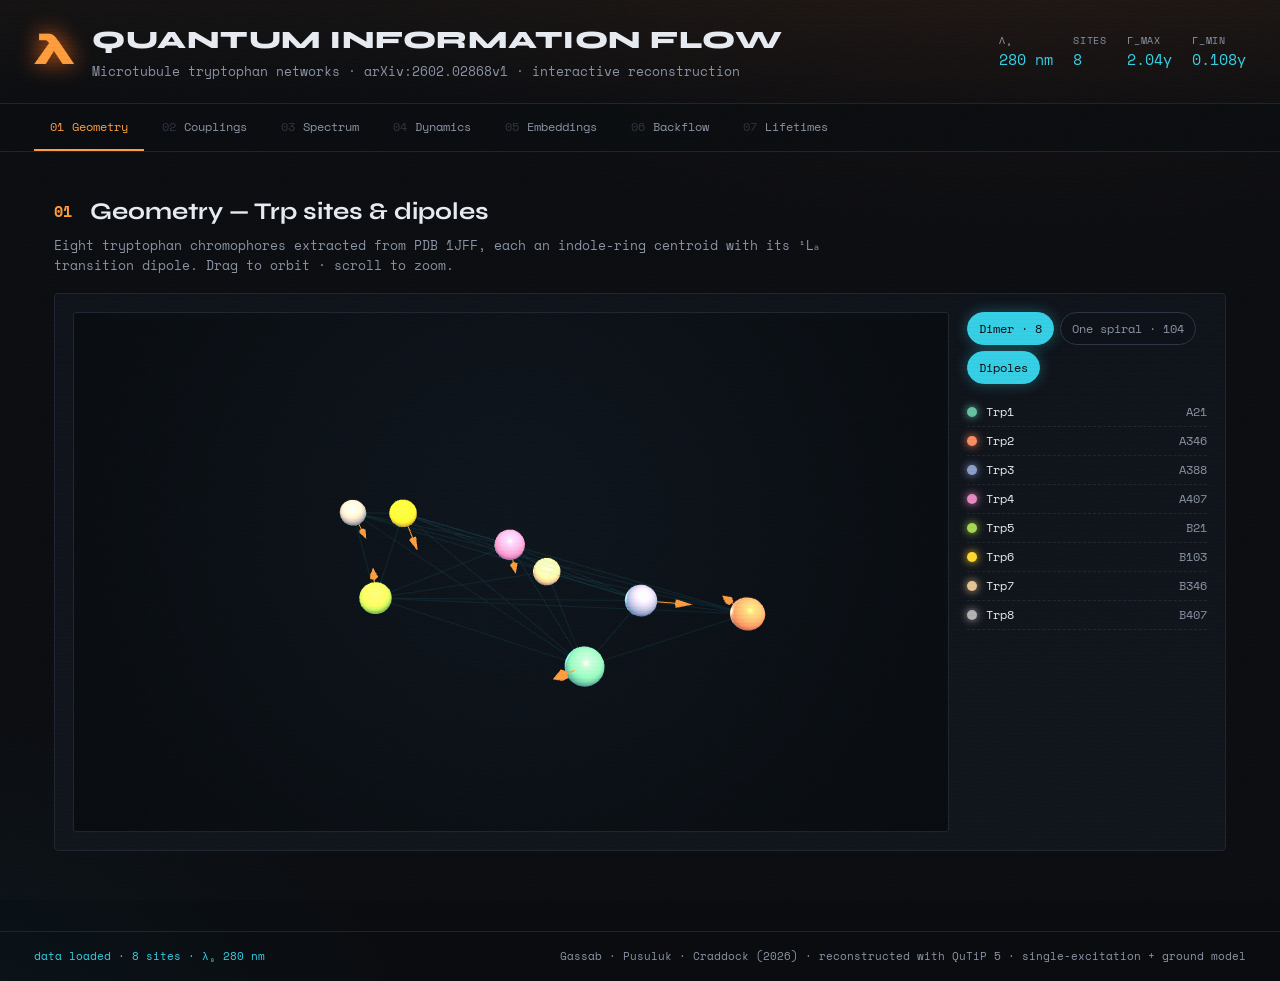
==== docs/paper-2602.02868/ui/index.html @ c0b327f3 "Add interactive D3/Three.js visualization: 7 data-driven views (geometry 3D, couplings, spectrum, dy" ====
<!doctype html>
<html lang="en">
<head>
  <meta charset="utf-8">
  <meta name="viewport" content="width=device-width, initial-scale=1">
  <title>Microtubule QIF · Interactive</title>
  <link rel="preconnect" href="https://fonts.googleapis.com">
  <link rel="preconnect" href="https://fonts.gstatic.com" crossorigin>
  <link href="https://fonts.googleapis.com/css2?family=Syne:wght@600;700;800&family=Space+Mono:ital,wght@0,400;0,700;1,400&display=swap" rel="stylesheet">
  <link rel="stylesheet" href="styles.css">
</head>
<body>
  <div class="scanline" aria-hidden="true"></div>
  <div class="grain" aria-hidden="true"></div>

  <header class="masthead">
    <div class="mast-left">
      <span class="sigil" aria-hidden="true">λ</span>
      <div class="mast-title">
        <h1>QUANTUM INFORMATION FLOW</h1>
        <p>Microtubule tryptophan networks · <span class="mono">arXiv:2602.02868v1</span> · interactive reconstruction</p>
      </div>
    </div>
    <div class="mast-readout mono" id="mast-readout">
      <span data-k="λ₀">280 nm</span>
      <span data-k="sites">8</span>
      <span data-k="Γ_max">2.04γ</span>
      <span data-k="Γ_min">0.108γ</span>
    </div>
  </header>

  <nav class="stepbar" id="stepbar" aria-label="Implementation steps"></nav>

  <main class="stage">
    <!-- 1. GEOMETRY (Three.js) -->
    <section class="panel" data-step="geometry">
      <div class="panel-head">
        <h2><span class="idx">01</span> Geometry — Trp sites &amp; dipoles</h2>
        <p>Eight tryptophan chromophores extracted from PDB 1JFF, each an indole-ring
           centroid with its ¹Lₐ transition dipole. Drag to orbit · scroll to zoom.</p>
      </div>
      <div class="panel-body geo-body">
        <div id="geo-canvas" class="viewport"></div>
        <aside class="geo-side">
          <div class="toggle-row">
            <button id="geo-mode-dimer" class="chip is-on">Dimer · 8</button>
            <button id="geo-mode-spiral" class="chip">One spiral · 104</button>
            <button id="geo-dipoles" class="chip is-on">Dipoles</button>
          </div>
          <ul class="site-legend mono" id="site-legend"></ul>
        </aside>
      </div>
    </section>

    <!-- 2. COUPLINGS (D3 heatmaps) -->
    <section class="panel" data-step="couplings">
      <div class="panel-head">
        <h2><span class="idx">02</span> Couplings — Δ and G matrices</h2>
        <p>Coherent dipole coupling Δ (Eq. 9) and collective radiative decay G
           (Eq. 10), in units of the single-site rate γ. Hover a cell for the value.</p>
      </div>
      <div class="panel-body matrices">
        <figure><figcaption>Δ<sub>nm</sub> / γ — coherent coupling</figcaption><div id="mat-delta" class="heat"></div></figure>
        <figure><figcaption>G<sub>nm</sub> / γ — collective decay</figcaption><div id="mat-g" class="heat"></div></figure>
      </div>
    </section>

    <!-- 3. SPECTRUM (D3) -->
    <section class="panel" data-step="spectrum">
      <div class="panel-head">
        <h2><span class="idx">03</span> Spectrum — bright &amp; dark modes</h2>
        <p>Excitonic eigenmodes classified by collective radiative rate Γ<sub>j</sub>/γ.
           Above the dashed line are superradiant (bright); below, subradiant (dark).</p>
      </div>
      <div class="panel-body"><div id="spectrum-plot" class="plot"></div></div>
    </section>

    <!-- 4. DYNAMICS (D3 + scrubber) -->
    <section class="panel" data-step="dynamics">
      <div class="panel-head">
        <h2><span class="idx">04</span> Dynamics — Lindblad evolution</h2>
        <p>Trace-preserving evolution of the five preparations. Scrub or play the
           timeline; watch populations, pairwise coherence and entanglement flow.</p>
      </div>
      <div class="panel-body">
        <div class="toolbar">
          <div class="prep-tabs" id="prep-tabs"></div>
          <div class="transport">
            <button id="play" class="chip play">▶ play</button>
            <input id="scrub" type="range" min="0" max="89" value="0" step="1">
            <span class="mono" id="tstamp">t = 0 ps</span>
          </div>
        </div>
        <div class="dyn-grid">
          <div id="dyn-pop" class="plot"></div>
          <div id="dyn-l1" class="plot"></div>
          <div id="dyn-neg" class="plot"></div>
          <div id="dyn-proj" class="plot"></div>
        </div>
      </div>
    </section>

    <!-- 5. EMBEDDINGS (D3) -->
    <section class="panel" data-step="embeddings">
      <div class="panel-head">
        <h2><span class="idx">05</span> Embeddings — routing across scale</h2>
        <p>Top-4 focal-tubulin pairwise coherences as the environment grows from a
           single tubulin to a three-tubulin segment (Fig. 8).</p>
      </div>
      <div class="panel-body"><div id="embed-grid" class="embed-grid"></div></div>
    </section>

    <!-- 6. BACKFLOW (D3) -->
    <section class="panel" data-step="backflow">
      <div class="panel-head">
        <h2><span class="idx">06</span> Non-Markovian backflow</h2>
        <p>Trace-distance D<sub>k</sub>(t) between two preparations of a two-tubulin
           subsystem. Rising intervals (shaded) are information flowing back from
           the surrounding tubulins (Fig. 9).</p>
      </div>
      <div class="panel-body"><div id="backflow-plot" class="plot"></div></div>
    </section>

    <!-- 7. LIFETIMES (D3) -->
    <section class="panel" data-step="lifetimes">
      <div class="panel-head">
        <h2><span class="idx">07</span> Lifetime scaling &amp; disorder</h2>
        <p>Super/subradiant radiative lifetimes vs assembly size. Ordered lattices
           reach the millisecond range; disorder collapses the contrast (Fig. 12).</p>
      </div>
      <div class="panel-body"><div id="lifetime-plot" class="plot"></div></div>
    </section>
  </main>

  <footer class="footer mono">
    <span id="foot-status">loading data…</span>
    <span>Gassab · Pusuluk · Craddock (2026) · reconstructed with QuTiP 5 · single-excitation + ground model</span>
  </footer>

  <div id="tooltip" class="tooltip mono" role="status"></div>

  <script src="vendor/d3.v7.min.js"></script>
  <script src="vendor/three.min.js"></script>
  <script src="vendor/OrbitControls.js"></script>
  <script src="app.js"></script>
</body>
</html>
---- docs/paper-2602.02868/ui/styles.css ----
/* Quantum instrument panel — dark carbon, bright(amber)/dark(cyan) duotone */
:root {
  --bg: #0a0c10;
  --bg-2: #10141b;
  --panel: #0e1219;
  --ink: #e8ecf2;
  --ink-dim: #8b95a6;
  --line: #1e2530;
  --line-2: #2b3442;
  --bright: #ff9e3d;      /* superradiant / bright modes */
  --bright-glow: #ff6b1a;
  --dark: #35d0e6;        /* subradiant / dark modes */
  --dark-glow: #00a3c4;
  --accent: #f2c14e;
  --danger: #ff5d5d;
  --grid: rgba(120, 140, 170, 0.09);
  --mono: "Space Mono", ui-monospace, "SFMono-Regular", Menlo, monospace;
  --display: "Syne", "Space Mono", system-ui, sans-serif;
}

* { box-sizing: border-box; }
html, body { margin: 0; background: var(--bg); color: var(--ink); }
body {
  font-family: var(--mono);
  font-size: 14px;
  line-height: 1.5;
  background:
    radial-gradient(1200px 600px at 80% -10%, rgba(255, 110, 26, 0.06), transparent 60%),
    radial-gradient(1000px 700px at -10% 110%, rgba(0, 163, 196, 0.07), transparent 55%),
    var(--bg);
  min-height: 100vh;
}

/* atmospheric overlays */
.scanline { position: fixed; inset: 0; pointer-events: none; z-index: 999;
  background: repeating-linear-gradient(to bottom, transparent 0 3px, rgba(0,0,0,0.14) 3px 4px);
  mix-blend-mode: overlay; opacity: 0.5; }
.grain { position: fixed; inset: 0; pointer-events: none; z-index: 998; opacity: 0.035;
  background-image: url("data:image/svg+xml,%3Csvg xmlns='http://www.w3.org/2000/svg' width='120' height='120'%3E%3Cfilter id='n'%3E%3CfeTurbulence type='fractalNoise' baseFrequency='0.9' numOctaves='3'/%3E%3C/filter%3E%3Crect width='100%25' height='100%25' filter='url(%23n)'/%3E%3C/svg%3E"); }

/* masthead */
.masthead { display: flex; justify-content: space-between; align-items: center;
  padding: 22px 34px; border-bottom: 1px solid var(--line);
  background: linear-gradient(180deg, rgba(255,158,61,0.04), transparent); }
.mast-left { display: flex; gap: 18px; align-items: center; }
.sigil { font-family: var(--display); font-size: 44px; font-weight: 800;
  color: var(--bright); text-shadow: 0 0 22px var(--bright-glow);
  line-height: 1; transform: translateY(-2px); }
.mast-title h1 { font-family: var(--display); font-weight: 800; letter-spacing: 0.02em;
  font-size: 25px; margin: 0; }
.mast-title p { margin: 3px 0 0; color: var(--ink-dim); font-size: 12.5px; }
.mono { font-family: var(--mono); }
.mast-readout { display: flex; gap: 20px; }
.mast-readout span { display: flex; flex-direction: column; font-size: 15px; color: var(--dark); }
.mast-readout span::before { content: attr(data-k); font-size: 10px; color: var(--ink-dim);
  letter-spacing: 0.08em; text-transform: uppercase; }

/* stepbar */
.stepbar { display: flex; gap: 2px; padding: 0 34px; border-bottom: 1px solid var(--line);
  position: sticky; top: 0; z-index: 50; background: rgba(10,12,16,0.92);
  backdrop-filter: blur(8px); overflow-x: auto; }
.step-btn { appearance: none; background: none; border: none; color: var(--ink-dim);
  font-family: var(--mono); font-size: 12px; padding: 14px 16px; cursor: pointer;
  border-bottom: 2px solid transparent; white-space: nowrap; transition: color .18s, border-color .18s; }
.step-btn:hover { color: var(--ink); }
.step-btn .n { color: var(--line-2); margin-right: 8px; }
.step-btn.is-active { color: var(--bright); border-bottom-color: var(--bright); }
.step-btn.is-active .n { color: var(--bright); }

/* stage & panels */
.stage { max-width: 1240px; margin: 0 auto; padding: 20px 34px 80px; }
.panel { display: none; animation: rise .45s cubic-bezier(.2,.8,.2,1); }
.panel.is-active { display: block; }
@keyframes rise { from { opacity: 0; transform: translateY(14px); } to { opacity: 1; transform: none; } }
.panel-head { margin: 22px 0 18px; max-width: 780px; }
.panel-head h2 { font-family: var(--display); font-weight: 700; font-size: 24px; margin: 0 0 6px; }
.panel-head .idx { color: var(--bright); font-size: 15px; margin-right: 12px;
  font-family: var(--mono); vertical-align: 2px; }
.panel-head p { color: var(--ink-dim); font-size: 13px; margin: 0; }

.panel-body { border: 1px solid var(--line); border-radius: 4px; background:
  linear-gradient(180deg, var(--panel), var(--bg-2)); padding: 18px; }

/* geometry */
.geo-body { display: grid; grid-template-columns: 1fr 240px; gap: 18px; }
.viewport { height: 520px; border: 1px solid var(--line); border-radius: 3px;
  background: radial-gradient(circle at 50% 40%, #0d141c 0%, #070a0e 100%);
  position: relative; overflow: hidden; }
.geo-side { display: flex; flex-direction: column; gap: 14px; }
.toggle-row { display: flex; flex-wrap: wrap; gap: 6px; }
.chip { appearance: none; font-family: var(--mono); font-size: 11.5px; cursor: pointer;
  background: #0c1017; color: var(--ink-dim); border: 1px solid var(--line-2);
  padding: 7px 11px; border-radius: 999px; transition: all .16s; }
.chip:hover { color: var(--ink); border-color: var(--dark-glow); }
.chip.is-on { color: var(--bg); background: var(--dark); border-color: var(--dark);
  box-shadow: 0 0 14px rgba(53,208,230,0.35); }
.chip.play { min-width: 76px; }
.site-legend { list-style: none; margin: 0; padding: 0; font-size: 12px; }
.site-legend li { display: flex; align-items: center; gap: 9px; padding: 5px 0;
  border-bottom: 1px dashed var(--line); }
.site-legend .dot { width: 10px; height: 10px; border-radius: 50%; flex: none;
  box-shadow: 0 0 8px currentColor; }
.site-legend .res { color: var(--ink-dim); margin-left: auto; }

/* matrices */
.matrices { display: grid; grid-template-columns: 1fr 1fr; gap: 26px; }
.matrices figure { margin: 0; }
.matrices figcaption { font-size: 12px; color: var(--ink-dim); margin-bottom: 10px; }
.heat { display: flex; justify-content: center; }

/* plots */
.plot { width: 100%; }
.dyn-grid { display: grid; grid-template-columns: 1fr 1fr; gap: 16px; }
.embed-grid { display: grid; grid-template-columns: repeat(4, 1fr); gap: 3px; }

/* toolbar / transport */
.toolbar { display: flex; justify-content: space-between; align-items: center;
  flex-wrap: wrap; gap: 14px; margin-bottom: 16px; }
.prep-tabs { display: flex; gap: 5px; flex-wrap: wrap; }
.transport { display: flex; align-items: center; gap: 12px; }
.transport input[type=range] { width: 240px; accent-color: var(--bright); }
#tstamp { color: var(--bright); font-size: 12.5px; min-width: 110px; }

/* axes (d3) */
.axis path, .axis line { stroke: var(--line-2); }
.axis text { fill: var(--ink-dim); font-family: var(--mono); font-size: 10px; }
.gridline { stroke: var(--grid); }
.axis-label { fill: var(--ink-dim); font-size: 10.5px; font-family: var(--mono);
  text-transform: uppercase; letter-spacing: 0.06em; }
.plot-title { fill: var(--ink); font-family: var(--display); font-size: 13px; font-weight: 700; }
.legend-txt { fill: var(--ink-dim); font-family: var(--mono); font-size: 10px; }

/* tooltip */
.tooltip { position: fixed; pointer-events: none; z-index: 1000; opacity: 0;
  background: #060809; border: 1px solid var(--dark-glow); color: var(--ink);
  padding: 7px 10px; border-radius: 3px; font-size: 11.5px; transition: opacity .12s;
  box-shadow: 0 8px 30px rgba(0,0,0,0.6); max-width: 240px; }

/* footer */
.footer { display: flex; justify-content: space-between; gap: 20px; flex-wrap: wrap;
  padding: 16px 34px; border-top: 1px solid var(--line); color: var(--ink-dim);
  font-size: 11px; }
#foot-status { color: var(--dark); }

@media (max-width: 900px) {
  .geo-body, .matrices, .dyn-grid { grid-template-columns: 1fr; }
  .embed-grid { grid-template-columns: repeat(2, 1fr); }
  .mast-readout { display: none; }
}
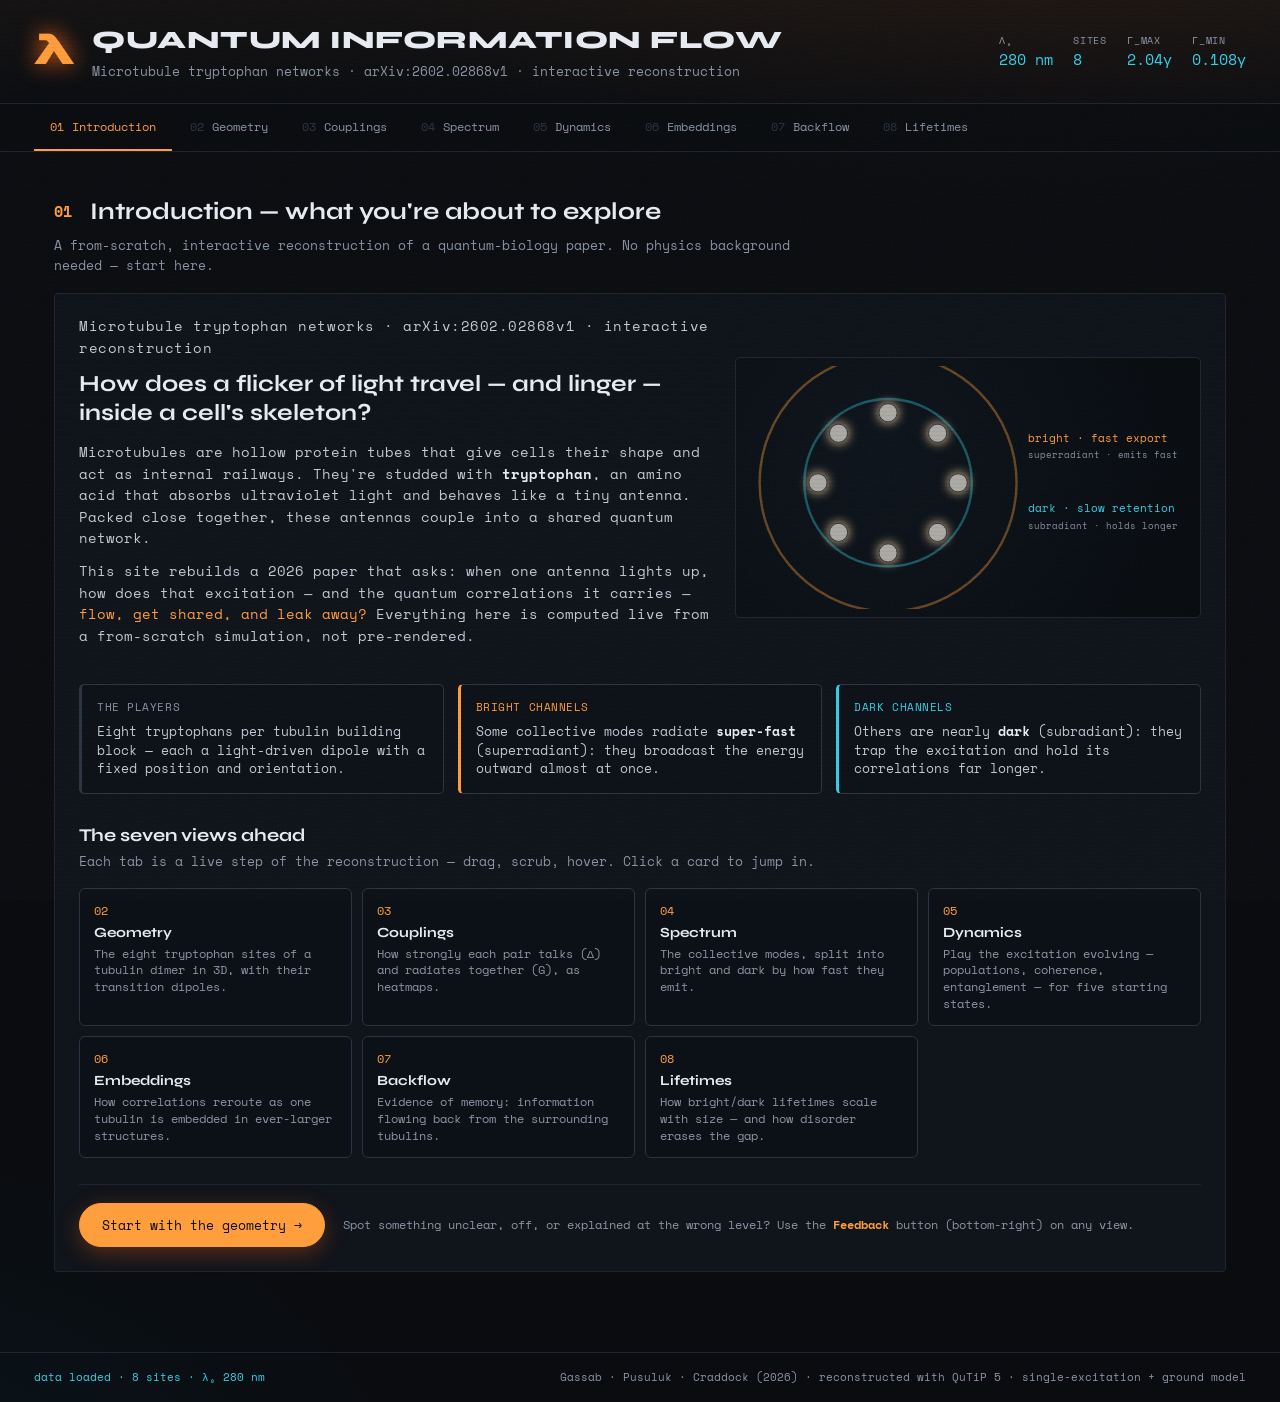
==== commit f10a88e8: "Add visual Introduction tab (01): plain-language explainer + animated bright/dark concept + clickabl" ====
--- a/docs/paper-2602.02868/ui/index.html
+++ b/docs/paper-2602.02868/ui/index.html
@@ -8,6 +8,7 @@
   <link rel="preconnect" href="https://fonts.gstatic.com" crossorigin>
   <link href="https://fonts.googleapis.com/css2?family=Syne:wght@600;700;800&family=Space+Mono:ital,wght@0,400;0,700;1,400&display=swap" rel="stylesheet">
   <link rel="stylesheet" href="styles.css">
+  <link rel="stylesheet" href="feedback.css">
 </head>
 <body>
   <div class="scanline" aria-hidden="true"></div>
@@ -32,6 +33,55 @@
   <nav class="stepbar" id="stepbar" aria-label="Implementation steps"></nav>
 
   <main class="stage">
+    <!-- 0. INTRODUCTION -->
+    <section class="panel" data-step="intro">
+      <div class="panel-head">
+        <h2><span class="idx">01</span> Introduction — what you're about to explore</h2>
+        <p>A from-scratch, interactive reconstruction of a quantum-biology paper.
+           No physics background needed — start here.</p>
+      </div>
+      <div class="panel-body intro-body">
+        <div class="intro-hero">
+          <div class="intro-lead">
+            <p class="intro-eyebrow mono">Microtubule tryptophan networks · arXiv:2602.02868v1 · interactive reconstruction</p>
+            <h3>How does a flicker of light travel — and linger — inside a cell's skeleton?</h3>
+            <p>Microtubules are hollow protein tubes that give cells their shape and act
+               as internal railways. They're studded with <b>tryptophan</b>, an amino acid
+               that absorbs ultraviolet light and behaves like a tiny antenna. Packed close
+               together, these antennas couple into a shared quantum network.</p>
+            <p>This site rebuilds a 2026 paper that asks: when one antenna lights up, how
+               does that excitation — and the quantum correlations it carries —
+               <em>flow, get shared, and leak away?</em> Everything here is computed live
+               from a from-scratch simulation, not pre-rendered.</p>
+          </div>
+          <div id="intro-concept" class="intro-concept" aria-label="Animated concept: an excitation splitting into a fast bright channel and a slow dark channel"></div>
+        </div>
+
+        <div class="intro-cards">
+          <div class="intro-card"><span class="ic-k">The players</span>
+            <p>Eight tryptophans per tubulin building block — each a light-driven dipole
+               with a fixed position and orientation.</p></div>
+          <div class="intro-card is-bright"><span class="ic-k">Bright channels</span>
+            <p>Some collective modes radiate <b>super-fast</b> (superradiant): they broadcast
+               the energy outward almost at once.</p></div>
+          <div class="intro-card is-dark"><span class="ic-k">Dark channels</span>
+            <p>Others are nearly <b>dark</b> (subradiant): they trap the excitation and hold
+               its correlations far longer.</p></div>
+        </div>
+
+        <h3 class="intro-h">The seven views ahead</h3>
+        <p class="intro-sub">Each tab is a live step of the reconstruction — drag, scrub,
+           hover. Click a card to jump in.</p>
+        <div id="intro-steps" class="intro-steps"></div>
+
+        <div class="intro-foot">
+          <button class="intro-start" data-go="geometry">Start with the geometry →</button>
+          <p class="intro-note">Spot something unclear, off, or explained at the wrong level?
+             Use the <b>Feedback</b> button (bottom-right) on any view.</p>
+        </div>
+      </div>
+    </section>
+
     <!-- 1. GEOMETRY (Three.js) -->
     <section class="panel" data-step="geometry">
       <div class="panel-head">
@@ -86,8 +136,9 @@
         <div class="toolbar">
           <div class="prep-tabs" id="prep-tabs"></div>
           <div class="transport">
-            <button id="play" class="chip play">▶ play</button>
-            <input id="scrub" type="range" min="0" max="89" value="0" step="1">
+            <button id="play" class="chip play" aria-label="Play or pause the dynamics timeline">▶ play</button>
+            <input id="scrub" type="range" min="0" max="89" value="0" step="1"
+                   aria-label="Scrub the dynamics timeline">
             <span class="mono" id="tstamp">t = 0 ps</span>
           </div>
         </div>
@@ -143,5 +194,9 @@
   <script src="vendor/three.min.js"></script>
   <script src="vendor/OrbitControls.js"></script>
   <script src="app.js"></script>
+  <!-- Feedback widget: config.js is optional/gitignored; example shows the shape.
+       If absent or disabled, feedback.js hides the button. -->
+  <script src="feedback.config.js" onerror="this.remove()"></script>
+  <script src="feedback.js"></script>
 </body>
 </html>
--- a/docs/paper-2602.02868/ui/styles.css
+++ b/docs/paper-2602.02868/ui/styles.css
@@ -147,3 +147,63 @@
   .embed-grid { grid-template-columns: repeat(2, 1fr); }
   .mast-readout { display: none; }
 }
+
+@media (prefers-reduced-motion: reduce) {
+  .scanline { display: none; }
+  .panel { animation: none; }
+  * { transition-duration: 0.01ms !important; }
+}
+
+/* ---- Introduction view ---- */
+.intro-body { padding: 22px 24px 24px; }
+.intro-hero { display: grid; grid-template-columns: 1.15fr 0.85fr; gap: 26px; align-items: center; }
+.intro-eyebrow { color: var(--dark); font-size: 11px; letter-spacing: .04em; margin: 0 0 10px; }
+.intro-lead h3 { font-family: var(--display); font-weight: 700; font-size: 23px; line-height: 1.25;
+  margin: 0 0 14px; color: var(--ink); }
+.intro-lead p { color: #c3cad6; font-size: 13.5px; line-height: 1.6; margin: 0 0 11px; }
+.intro-lead b { color: var(--ink); }
+.intro-lead em { color: var(--bright); font-style: normal; }
+.intro-concept { border: 1px solid var(--line); border-radius: 5px; padding: 8px;
+  background: radial-gradient(circle at 30% 40%, #0d141c, #070a0e); min-height: 220px;
+  display: flex; align-items: center; }
+#intro-concept text { font-family: var(--mono); }
+
+.intro-cards { display: grid; grid-template-columns: repeat(3, 1fr); gap: 14px; margin: 26px 0 8px; }
+.intro-card { border: 1px solid var(--line-2); border-left-width: 3px; border-left-color: var(--line-2);
+  border-radius: 5px; padding: 14px 15px; background: #0c1017; }
+.intro-card.is-bright { border-left-color: var(--bright); }
+.intro-card.is-dark { border-left-color: var(--dark); }
+.intro-card .ic-k { display: block; font-size: 11px; letter-spacing: .05em; text-transform: uppercase;
+  color: var(--ink-dim); margin-bottom: 7px; }
+.intro-card.is-bright .ic-k { color: var(--bright); }
+.intro-card.is-dark .ic-k { color: var(--dark); }
+.intro-card p { margin: 0; font-size: 12.5px; line-height: 1.5; color: #c3cad6; }
+.intro-card b { color: var(--ink); }
+
+.intro-h { font-family: var(--display); font-weight: 700; font-size: 18px; margin: 28px 0 4px; color: var(--ink); }
+.intro-sub { color: var(--ink-dim); font-size: 12.5px; margin: 0 0 16px; }
+.intro-steps { display: grid; grid-template-columns: repeat(4, 1fr); gap: 10px; }
+.intro-step { text-align: left; cursor: pointer; font-family: var(--mono);
+  background: #0c1017; border: 1px solid var(--line-2); border-radius: 6px; padding: 13px 14px;
+  display: flex; flex-direction: column; gap: 5px; transition: transform .14s, border-color .14s, background .14s; }
+.intro-step:hover { transform: translateY(-3px); border-color: var(--dark); background: #0e141d; }
+.intro-step .is-n { color: var(--bright); font-size: 12px; }
+.intro-step .is-name { font-family: var(--display); font-weight: 700; font-size: 14px; color: var(--ink); }
+.intro-step .is-desc { font-size: 11.5px; line-height: 1.45; color: var(--ink-dim); }
+
+.intro-foot { display: flex; align-items: center; gap: 18px; flex-wrap: wrap; margin-top: 26px;
+  padding-top: 18px; border-top: 1px solid var(--line); }
+.intro-start { font-family: var(--mono); font-size: 13px; cursor: pointer; color: var(--bg);
+  background: var(--bright); border: 1px solid var(--bright); border-radius: 999px; padding: 11px 22px;
+  box-shadow: 0 6px 22px rgba(255,107,26,.3); transition: transform .15s; }
+.intro-start:hover { transform: translateY(-2px); }
+.intro-note { margin: 0; color: var(--ink-dim); font-size: 12px; }
+.intro-note b { color: var(--bright); }
+
+@media (max-width: 900px) {
+  .intro-hero, .intro-cards { grid-template-columns: 1fr; }
+  .intro-steps { grid-template-columns: repeat(2, 1fr); }
+}
+@media (prefers-reduced-motion: reduce) {
+  .intro-step, .intro-start { transition: none; }
+}
--- a/docs/paper-2602.02868/ui/feedback.css
+++ b/docs/paper-2602.02868/ui/feedback.css
@@ -0,0 +1,66 @@
+/* Feedback widget — matches the quantum-instrument theme (styles.css vars). */
+.fb-launch {
+  position: fixed; right: 22px; bottom: 22px; z-index: 900;
+  display: inline-flex; align-items: center; gap: 9px;
+  font-family: var(--mono); font-size: 13px; cursor: pointer;
+  color: var(--bg); background: var(--bright);
+  border: 1px solid var(--bright); border-radius: 999px;
+  padding: 11px 17px; box-shadow: 0 6px 26px rgba(255, 107, 26, 0.35);
+  transition: transform .16s, box-shadow .16s;
+}
+.fb-launch:hover { transform: translateY(-2px); box-shadow: 0 10px 32px rgba(255, 107, 26, 0.5); }
+.fb-launch-ico {
+  display: inline-grid; place-items: center; width: 18px; height: 18px;
+  border-radius: 50%; background: rgba(10, 12, 16, 0.25); font-weight: 700;
+}
+
+.fb-overlay {
+  position: fixed; inset: 0; z-index: 950; display: none;
+  align-items: center; justify-content: center; padding: 24px;
+  background: rgba(4, 6, 9, 0.72); backdrop-filter: blur(4px);
+}
+.fb-overlay.is-open { display: flex; animation: fb-fade .18s ease; }
+@keyframes fb-fade { from { opacity: 0; } to { opacity: 1; } }
+
+.fb-modal {
+  position: relative; width: 100%; max-width: 460px;
+  background: linear-gradient(180deg, var(--panel), var(--bg-2));
+  border: 1px solid var(--line-2); border-radius: 8px; padding: 24px 24px 20px;
+  box-shadow: 0 24px 70px rgba(0, 0, 0, 0.6);
+  animation: fb-rise .22s cubic-bezier(.2,.8,.2,1);
+}
+@keyframes fb-rise { from { transform: translateY(12px); opacity: 0; } to { transform: none; opacity: 1; } }
+.fb-close {
+  position: absolute; top: 12px; right: 14px; background: none; border: none;
+  color: var(--ink-dim); font-size: 22px; line-height: 1; cursor: pointer;
+}
+.fb-close:hover { color: var(--ink); }
+.fb-modal h3 { font-family: var(--display); font-weight: 700; font-size: 20px; margin: 0 0 6px; color: var(--ink); }
+.fb-sub { color: var(--ink-dim); font-size: 12.5px; margin: 0 0 16px; }
+.fb-field { display: block; margin-bottom: 13px; }
+.fb-field > span { display: block; font-size: 11px; letter-spacing: .05em; text-transform: uppercase;
+  color: var(--dark); margin-bottom: 6px; }
+.fb-field em { color: var(--ink-dim); text-transform: none; letter-spacing: 0; font-style: normal; }
+.fb-form textarea, .fb-form input[type=email] {
+  width: 100%; box-sizing: border-box; font-family: var(--mono); font-size: 13px;
+  color: var(--ink); background: #0b0e14; border: 1px solid var(--line-2);
+  border-radius: 5px; padding: 10px 11px; resize: vertical;
+}
+.fb-form textarea:focus, .fb-form input:focus { outline: none; border-color: var(--dark); box-shadow: 0 0 0 2px rgba(53,208,230,.18); }
+.fb-hp { position: absolute; left: -9999px; width: 1px; height: 1px; opacity: 0; }
+.fb-row { display: flex; align-items: center; justify-content: space-between; gap: 12px; margin-top: 4px; }
+.fb-view { color: var(--ink-dim); font-size: 11px; }
+.fb-submit {
+  font-family: var(--mono); font-size: 13px; cursor: pointer; color: var(--bg);
+  background: var(--dark); border: 1px solid var(--dark); border-radius: 5px; padding: 9px 20px;
+  transition: filter .15s;
+}
+.fb-submit:hover { filter: brightness(1.08); }
+.fb-submit:disabled { opacity: .6; cursor: default; }
+.fb-status { min-height: 16px; margin: 12px 0 0; font-size: 12px; color: var(--ink-dim); }
+.fb-status.is-ok { color: var(--dark); }
+.fb-status.is-err { color: var(--danger); }
+
+@media (prefers-reduced-motion: reduce) {
+  .fb-launch, .fb-overlay.is-open, .fb-modal { animation: none; transition: none; }
+}
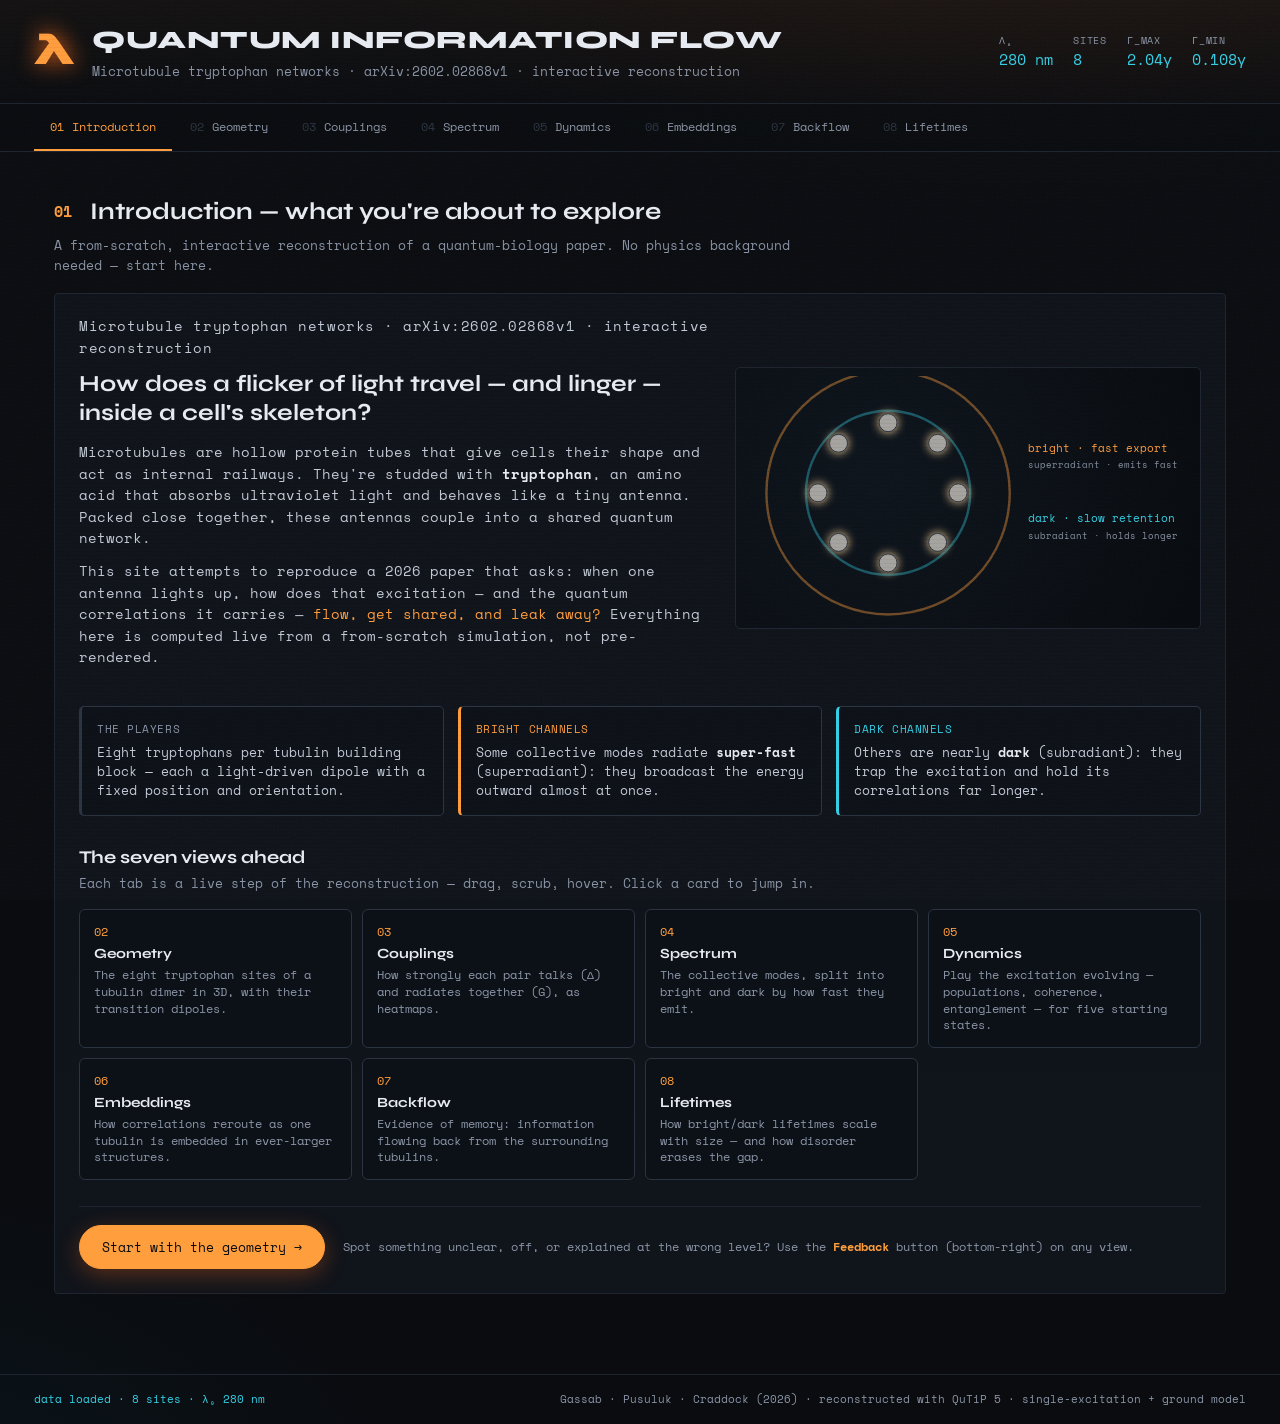
==== commit 00ce3a66: "Intro copy: 'rebuilds' -> 'attempts to reproduce' (accuracy)" ====
--- a/docs/paper-2602.02868/ui/index.html
+++ b/docs/paper-2602.02868/ui/index.html
@@ -49,7 +49,7 @@
                as internal railways. They're studded with <b>tryptophan</b>, an amino acid
                that absorbs ultraviolet light and behaves like a tiny antenna. Packed close
                together, these antennas couple into a shared quantum network.</p>
-            <p>This site rebuilds a 2026 paper that asks: when one antenna lights up, how
+            <p>This site attempts to reproduce a 2026 paper that asks: when one antenna lights up, how
                does that excitation — and the quantum correlations it carries —
                <em>flow, get shared, and leak away?</em> Everything here is computed live
                from a from-scratch simulation, not pre-rendered.</p>
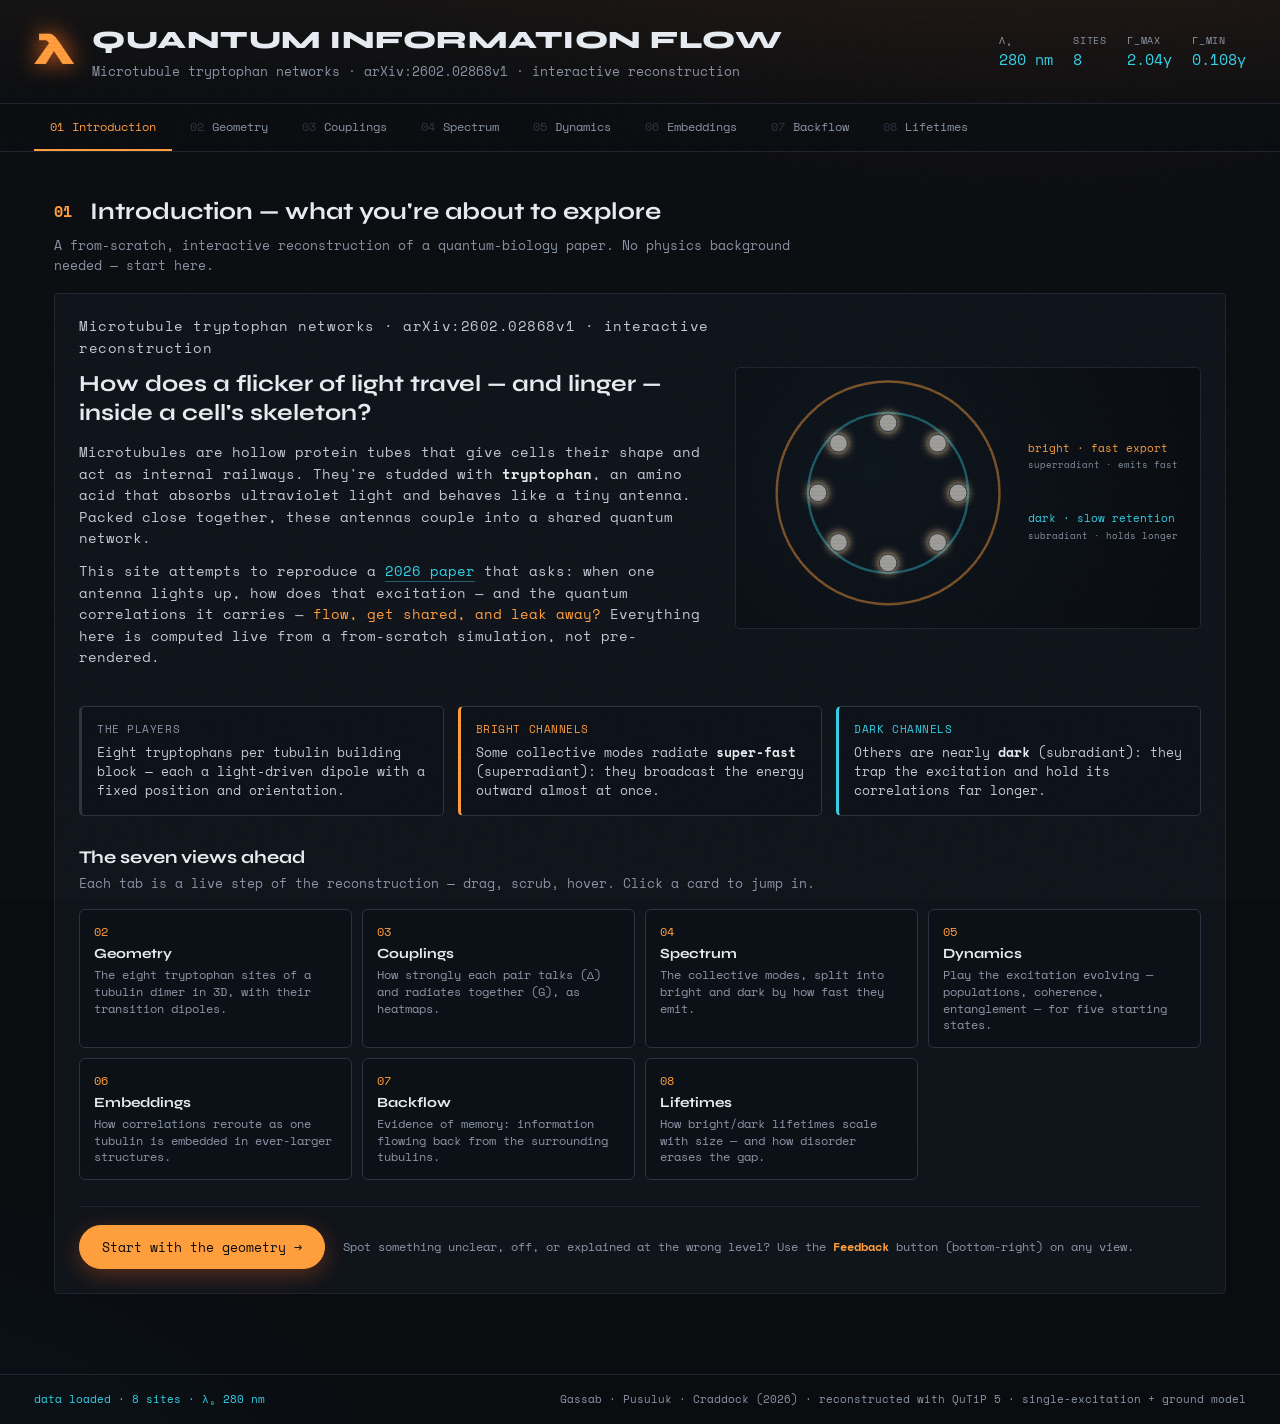
==== commit c5af18fa: "Intro: hyperlink '2026 paper' to arXiv:2602.02868" ====
--- a/docs/paper-2602.02868/ui/index.html
+++ b/docs/paper-2602.02868/ui/index.html
@@ -49,7 +49,7 @@
                as internal railways. They're studded with <b>tryptophan</b>, an amino acid
                that absorbs ultraviolet light and behaves like a tiny antenna. Packed close
                together, these antennas couple into a shared quantum network.</p>
-            <p>This site attempts to reproduce a 2026 paper that asks: when one antenna lights up, how
+            <p>This site attempts to reproduce a <a class="intro-link" href="https://arxiv.org/abs/2602.02868" target="_blank" rel="noopener">2026 paper</a> that asks: when one antenna lights up, how
                does that excitation — and the quantum correlations it carries —
                <em>flow, get shared, and leak away?</em> Everything here is computed live
                from a from-scratch simulation, not pre-rendered.</p>
--- a/docs/paper-2602.02868/ui/styles.css
+++ b/docs/paper-2602.02868/ui/styles.css
@@ -207,3 +207,6 @@
 @media (prefers-reduced-motion: reduce) {
   .intro-step, .intro-start { transition: none; }
 }
+
+.intro-link { color: var(--dark); text-decoration: none; border-bottom: 1px solid rgba(53,208,230,.4); }
+.intro-link:hover { color: var(--bright); border-bottom-color: var(--bright); }
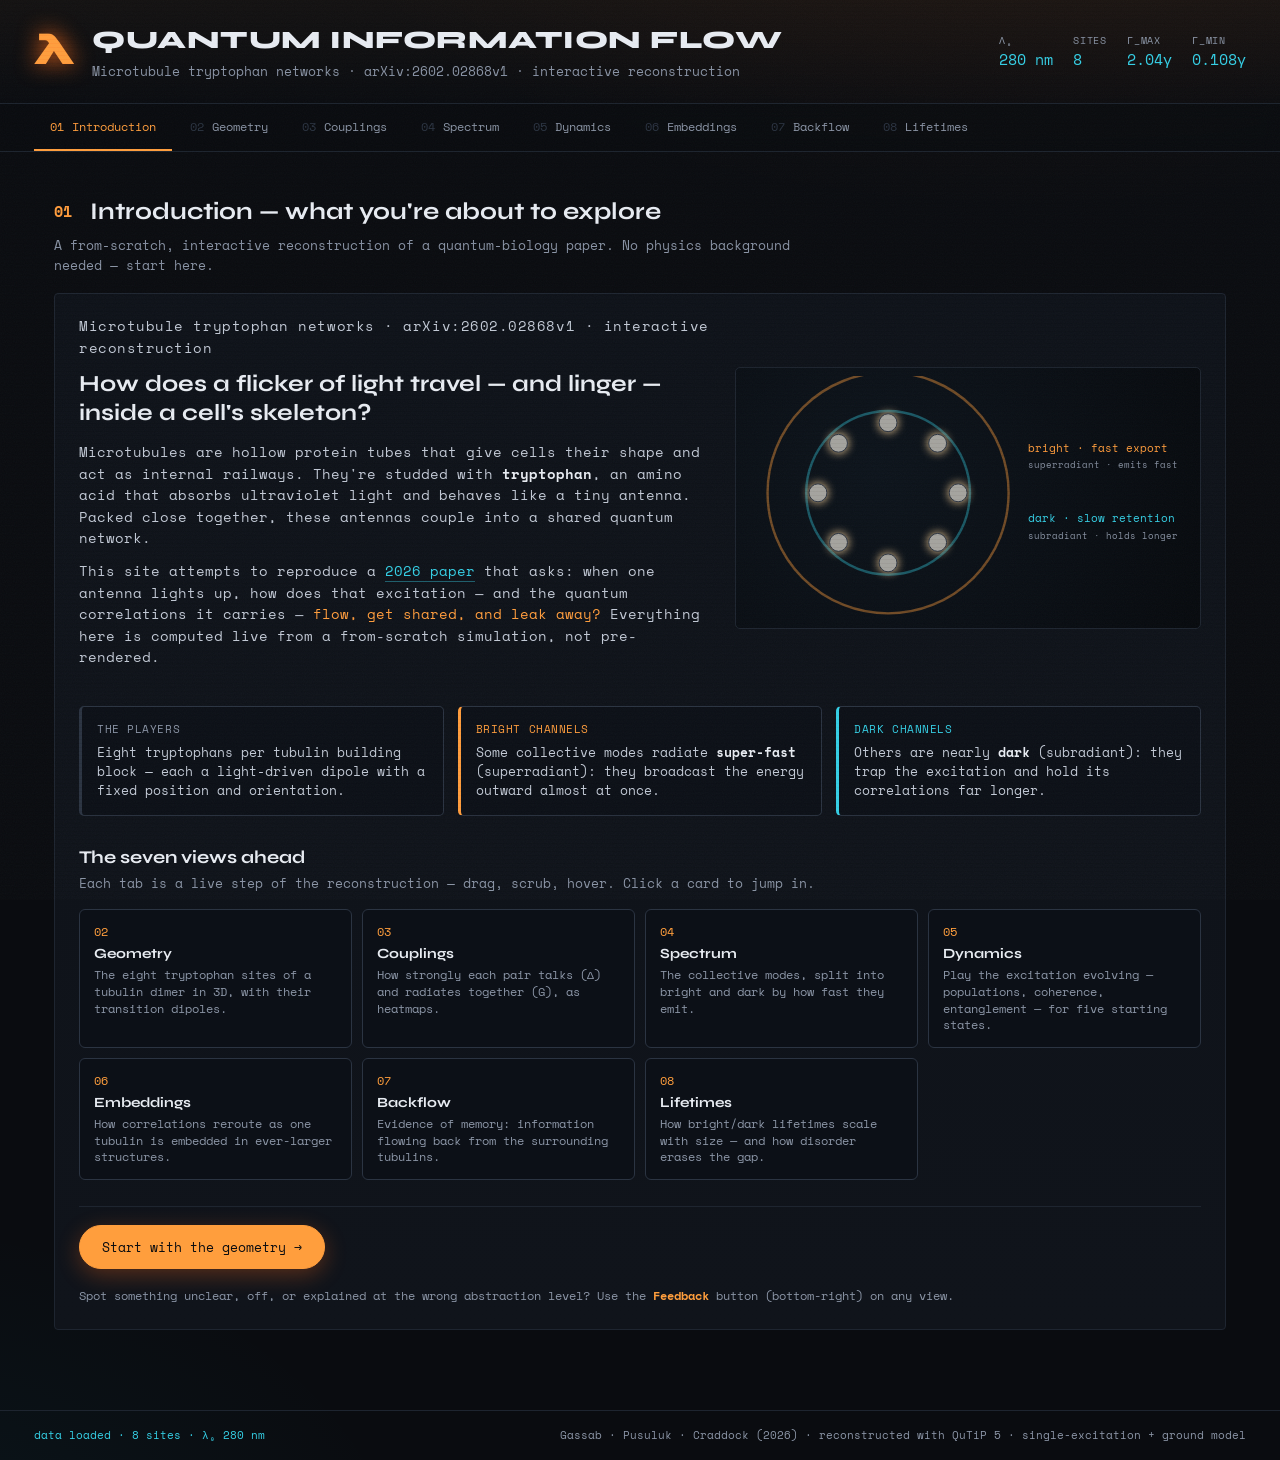
==== commit e64bef7d: "Intro/feedback copy: 'wrong level' -> 'wrong abstraction level'" ====
--- a/docs/paper-2602.02868/ui/index.html
+++ b/docs/paper-2602.02868/ui/index.html
@@ -76,7 +76,7 @@
 
         <div class="intro-foot">
           <button class="intro-start" data-go="geometry">Start with the geometry →</button>
-          <p class="intro-note">Spot something unclear, off, or explained at the wrong level?
+          <p class="intro-note">Spot something unclear, off, or explained at the wrong abstraction level?
              Use the <b>Feedback</b> button (bottom-right) on any view.</p>
         </div>
       </div>
